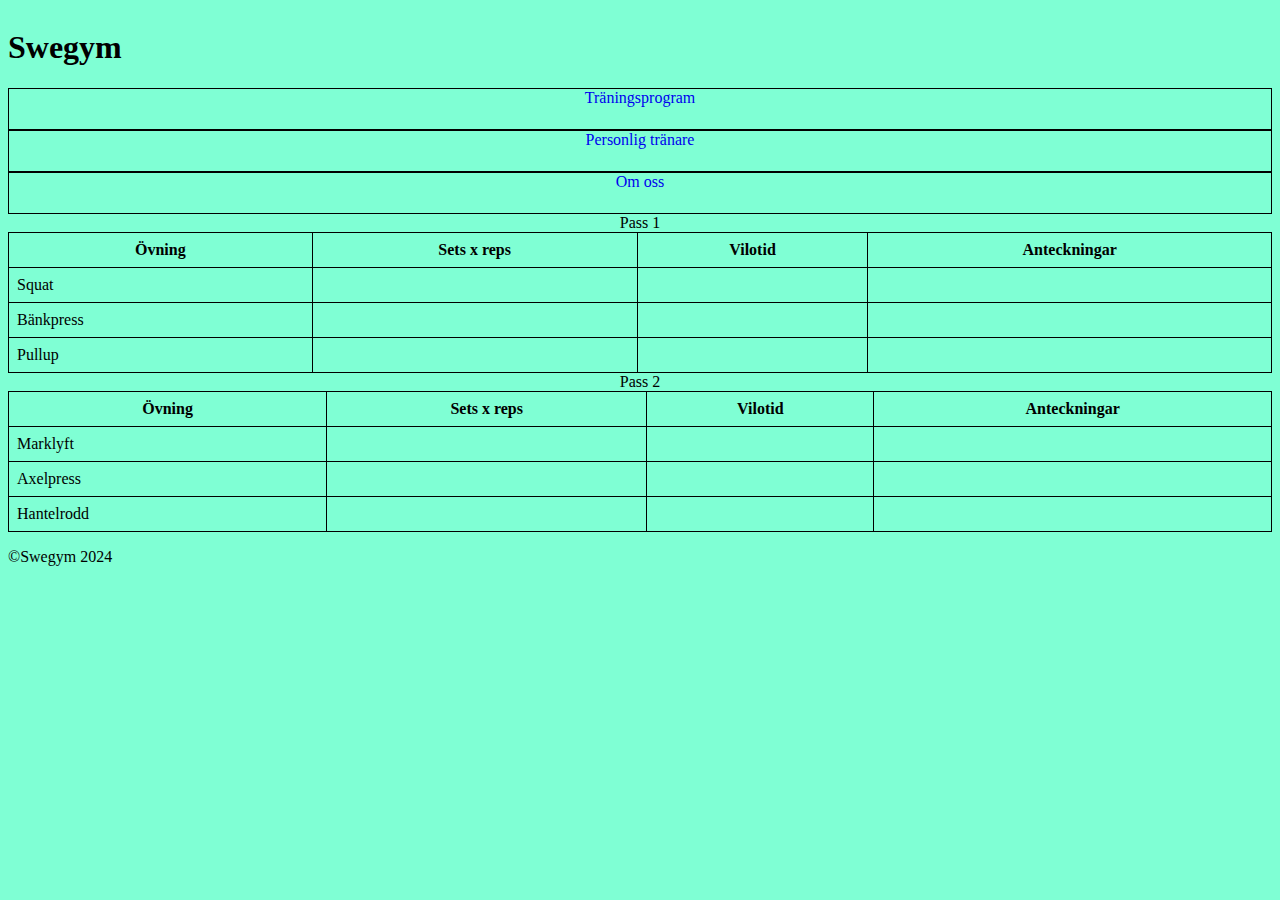
==== 3xgym.html @ 1bbd97b2 "Nav bar + tabell" ====
<!DOCTYPE html>
<html lang="sv">
    <head>
        <title>3xgym</title>
        <meta charset="utf-8">
        <link href="style.css" rel="stylesheet">
        <meta name="viewport" content="width=device-width, initial-scale=1.0">
    </head>
    <body>
        <header>
            <h1>Swegym</h1>
        </header>
        <nav>
            <ul>
                <li><a href="programmeny.html">Träningsprogram</a></li>
                <li><a href="onlinept.html">Personlig tränare</a></li>
                <li><a href="omoss.html">Om oss</a></li>
            </ul>
        </nav>
        <main>
            <table>
                <caption>Pass 1</caption>
                <thead>
                    <tr>
                        <th>Övning</th> <th>Sets x reps</th> <th>Vilotid</th> <th>Anteckningar</th>
                    </tr>
                </thead>
                <tbody>
                    <tr>
                        <td>Squat</td> <td></td> <td></td> <td></td>
                    </tr>
                    <tr>
                        <td>Bänkpress</td> <td></td> <td></td> <td></td>
                    </tr>
                    <tr>
                        <td>Pullup</td> <td></td> <td></td> <td></td>
                    </tr>
                </tbody>
            </table>
            <table>
                <caption>Pass 2</caption>
                <thead>
                    <tr>
                        <th>Övning</th> <th>Sets x reps</th> <th>Vilotid</th> <th>Anteckningar</th>
                    </tr>
                </thead>
                <tbody>
                    <tr>
                        <td>Marklyft</td> <td></td> <td></td> <td></td>
                    </tr>
                    <tr>
                        <td>Axelpress</td> <td></td> <td></td> <td></td>
                    </tr>
                    <tr>
                        <td>Hantelrodd</td> <td></td> <td></td> <td></td>
                    </tr>
                </tbody>
            </table>
        </main>
        <footer>
            <p>©Swegym 2024</p>
        </footer>
    </body>
</html>
---- style.css ----
body{
    display: grid;
    grid-template-rows: 80px auto auto 60px;
    grid-template-areas: 
    "header"
    "nav"
    "main"
    "footer";
}

header{
   grid-area:header;
}

nav{
    grid-area:nav;
}

nav > ul{
    display:flex;
    flex-direction:column;
    padding:0;
    margin:0;
}

nav li{
    display:grid;
    justify-content:stretch;
    text-align:center;
    border:1px solid black;
    height:40px;
}

nav a{
   text-decoration:none;
}

main{
    grid-area:main;
}

footer{
    grid-area:footer;
}

img{
    width:100%
}

table{
    border-collapse:collapse;
    width:100%;
}

th, td{
    border: 1px solid black;
    padding: 0.5em;
}



@media (min-width:800px){
    body{
        background-color: aquamarine;
    }
}
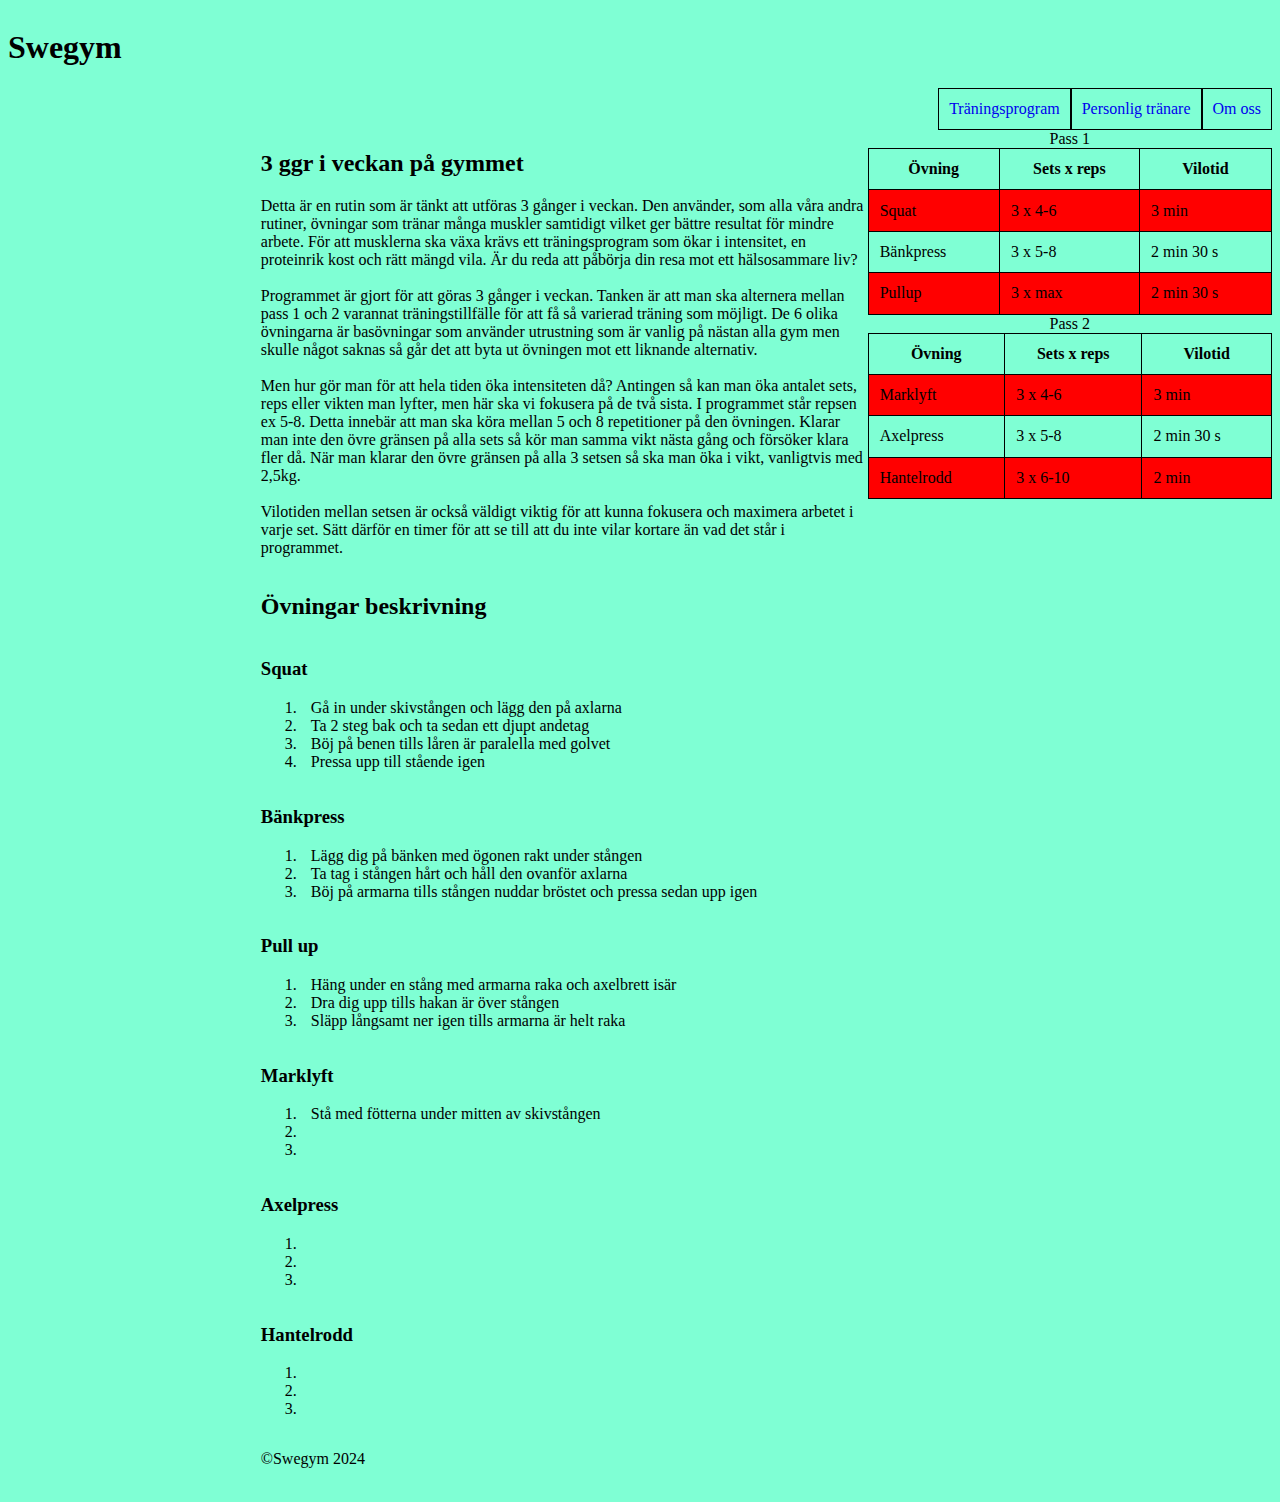
==== commit fcdffaff: "Responsiv layout, innehåll, grid förbättringar" ====
--- a/3xgym.html
+++ b/3xgym.html
@@ -18,44 +18,54 @@
             </ul>
         </nav>
         <main>
-            <table>
-                <caption>Pass 1</caption>
-                <thead>
-                    <tr>
-                        <th>Övning</th> <th>Sets x reps</th> <th>Vilotid</th> <th>Anteckningar</th>
-                    </tr>
-                </thead>
-                <tbody>
-                    <tr>
-                        <td>Squat</td> <td></td> <td></td> <td></td>
-                    </tr>
-                    <tr>
-                        <td>Bänkpress</td> <td></td> <td></td> <td></td>
-                    </tr>
-                    <tr>
-                        <td>Pullup</td> <td></td> <td></td> <td></td>
-                    </tr>
-                </tbody>
-            </table>
-            <table>
-                <caption>Pass 2</caption>
-                <thead>
-                    <tr>
-                        <th>Övning</th> <th>Sets x reps</th> <th>Vilotid</th> <th>Anteckningar</th>
-                    </tr>
-                </thead>
-                <tbody>
-                    <tr>
-                        <td>Marklyft</td> <td></td> <td></td> <td></td>
-                    </tr>
-                    <tr>
-                        <td>Axelpress</td> <td></td> <td></td> <td></td>
-                    </tr>
-                    <tr>
-                        <td>Hantelrodd</td> <td></td> <td></td> <td></td>
-                    </tr>
-                </tbody>
-            </table>
+            <section><h2>3 ggr i veckan på gymmet</h2><p>Detta är en rutin som är tänkt att utföras 3 gånger i veckan. Den använder, som alla våra andra rutiner, övningar som tränar många muskler samtidigt vilket ger bättre resultat för mindre arbete. För att musklerna ska växa krävs ett träningsprogram som ökar i intensitet, en proteinrik kost och rätt mängd vila. Är du reda att påbörja din resa mot ett hälsosammare liv? <br><br>Programmet är gjort för att göras 3 gånger i veckan. Tanken är att man ska alternera mellan pass 1 och 2 varannat träningstillfälle för att få så varierad träning som möjligt. De 6 olika övningarna är basövningar som använder utrustning som är vanlig på nästan alla gym men skulle något saknas så går det att byta ut övningen mot ett liknande alternativ. <br><br> Men hur gör man för att hela tiden öka intensiteten då? Antingen så kan man öka antalet sets, reps eller vikten man lyfter, men här ska vi fokusera på de två sista. I programmet står repsen ex 5-8. Detta innebär att man ska köra mellan 5 och 8 repetitioner på den övningen. Klarar man inte den övre gränsen på alla sets så kör man samma vikt nästa gång och försöker klara fler då. När man klarar den övre gränsen på alla 3 setsen så ska man öka i vikt, vanligtvis med 2,5kg.<br><br>Vilotiden mellan setsen är också väldigt viktig för att kunna fokusera och maximera arbetet i varje set. Sätt därför en timer för att se till att du inte vilar kortare än vad det står i programmet.</p></section>
+            <wrapper>
+                <table>
+                    <caption>Pass 1</caption>
+                    <thead>
+                        <tr>
+                            <th>Övning</th> <th>Sets x reps</th> <th>Vilotid</th>
+                        </tr>
+                    </thead>
+                    <tbody>
+                        <tr>
+                            <td>Squat</td> <td>3 x 4-6</td> <td>3 min</td>
+                        </tr>
+                        <tr>
+                            <td>Bänkpress</td> <td>3 x 5-8</td> <td>2 min 30 s</td>
+                        </tr>
+                        <tr>
+                            <td>Pullup</td> <td>3 x max</td> <td>2 min 30 s</td>
+                        </tr>
+                    </tbody>
+                </table>
+                <table>
+                    <caption>Pass 2</caption>
+                    <thead>
+                        <tr>
+                            <th>Övning</th> <th>Sets x reps</th> <th>Vilotid</th>
+                        </tr>
+                    </thead>
+                    <tbody>
+                        <tr>
+                            <td>Marklyft</td> <td>3 x 4-6</td> <td>3 min</td>
+                        </tr>
+                        <tr>
+                            <td>Axelpress</td> <td>3 x 5-8</td> <td>2 min 30 s</td>
+                        </tr>
+                        <tr>
+                            <td>Hantelrodd</td> <td>3 x 6-10</td> <td>2 min</td>
+                        </tr>
+                    </tbody>
+                </table>
+            </wrapper>
+            <h2>Övningar beskrivning</h2>
+            <section><h3>Squat</h3><ol><li>Gå in under skivstången och lägg den på axlarna</li><li>Ta 2 steg bak och ta sedan ett djupt andetag</li><li>Böj på benen tills låren är paralella med golvet<li>Pressa upp till stående igen</li></ol></section>
+            <section><h3>Bänkpress</h3><ol><li>Lägg dig på bänken med ögonen rakt under stången</li><li>Ta tag i stången hårt och håll den ovanför axlarna</li><li>Böj på armarna tills stången nuddar bröstet och pressa sedan upp igen</li></ol></section>
+            <section><h3>Pull up</h3><ol><li>Häng under en stång med armarna raka och axelbrett isär</li><li>Dra dig upp tills hakan är över stången</li><li>Släpp långsamt ner igen tills armarna är helt raka</li></ol></section>
+            <section><h3>Marklyft</h3><ol><li>Stå med fötterna under mitten av skivstången</li><li></li><li></li></ol></section>
+            <section><h3>Axelpress</h3><ol><li></li><li></li><li></li></ol></section>
+            <section><h3>Hantelrodd</h3><ol><li></li><li></li><li></li></ol></section>
         </main>
         <footer>
             <p>©Swegym 2024</p>
--- a/style.css
+++ b/style.css
@@ -9,58 +9,91 @@
 }
 
 header{
-   grid-area:header;
+   grid-area: header;
 }
 
 nav{
-    grid-area:nav;
+    grid-area: nav;
 }
 
 nav > ul{
-    display:flex;
-    flex-direction:column;
-    padding:0;
-    margin:0;
+    display: flex;
+    flex-direction: column; /*får navknapparna att ligga i höjdled*/
+    padding: 0;
+    margin: 0;
 }
 
 nav li{
-    display:grid;
-    justify-content:stretch;
-    text-align:center;
-    border:1px solid black;
-    height:40px;
+    display: grid;
+    text-align: center; /*placerar texten i mitten (sidled) inom flexboxen*/
+    align-items: center; /*placerar texten i mitten (höjdled) inom flexboxen*/
+    border: 1px solid black;
+    height: 40px;
 }
 
 nav a{
-   text-decoration:none;
+   text-decoration: none;
 }
 
 main{
-    grid-area:main;
+    grid-area: main;
 }
 
 footer{
-    grid-area:footer;
+    grid-area: footer;
 }
 
 img{
-    width:100%
+    width: 100%
 }
 
 table{
-    border-collapse:collapse;
-    width:100%;
+    border-collapse: collapse;
+    width: 100%;
+    vertical-align: middle;
 }
 
 th, td{
     border: 1px solid black;
-    padding: 0.5em;
+    padding: 0.7em;
+    vertical-align: top;
 }
 
-
+tbody > tr:nth-child(odd){
+    background-color: red;
+}
 
 @media (min-width:800px){
     body{
         background-color: aquamarine;
+        grid-template-columns: 20% 35% 45%;
+        grid-template-areas:
+        "header header header"
+        "nav nav nav"
+        "locnav main main"
+        ". footer .";
     }
-}+
+    nav > ul{
+        flex-direction: row; /*placerar navknapparna på rad*/
+        justify-content: right; /*högerjusterar navmenyn*/
+    }
+
+    li{
+        padding-left: 10px;
+        padding-right: 10px;
+    }
+
+    main{
+        display: grid;
+        grid-template-columns: 60% 40%; /*grid i main för bilder och sections*/
+    }
+
+    section, img{
+        grid-column: 1;
+    }
+
+    table{
+        grid-column: 2;
+    }
+}
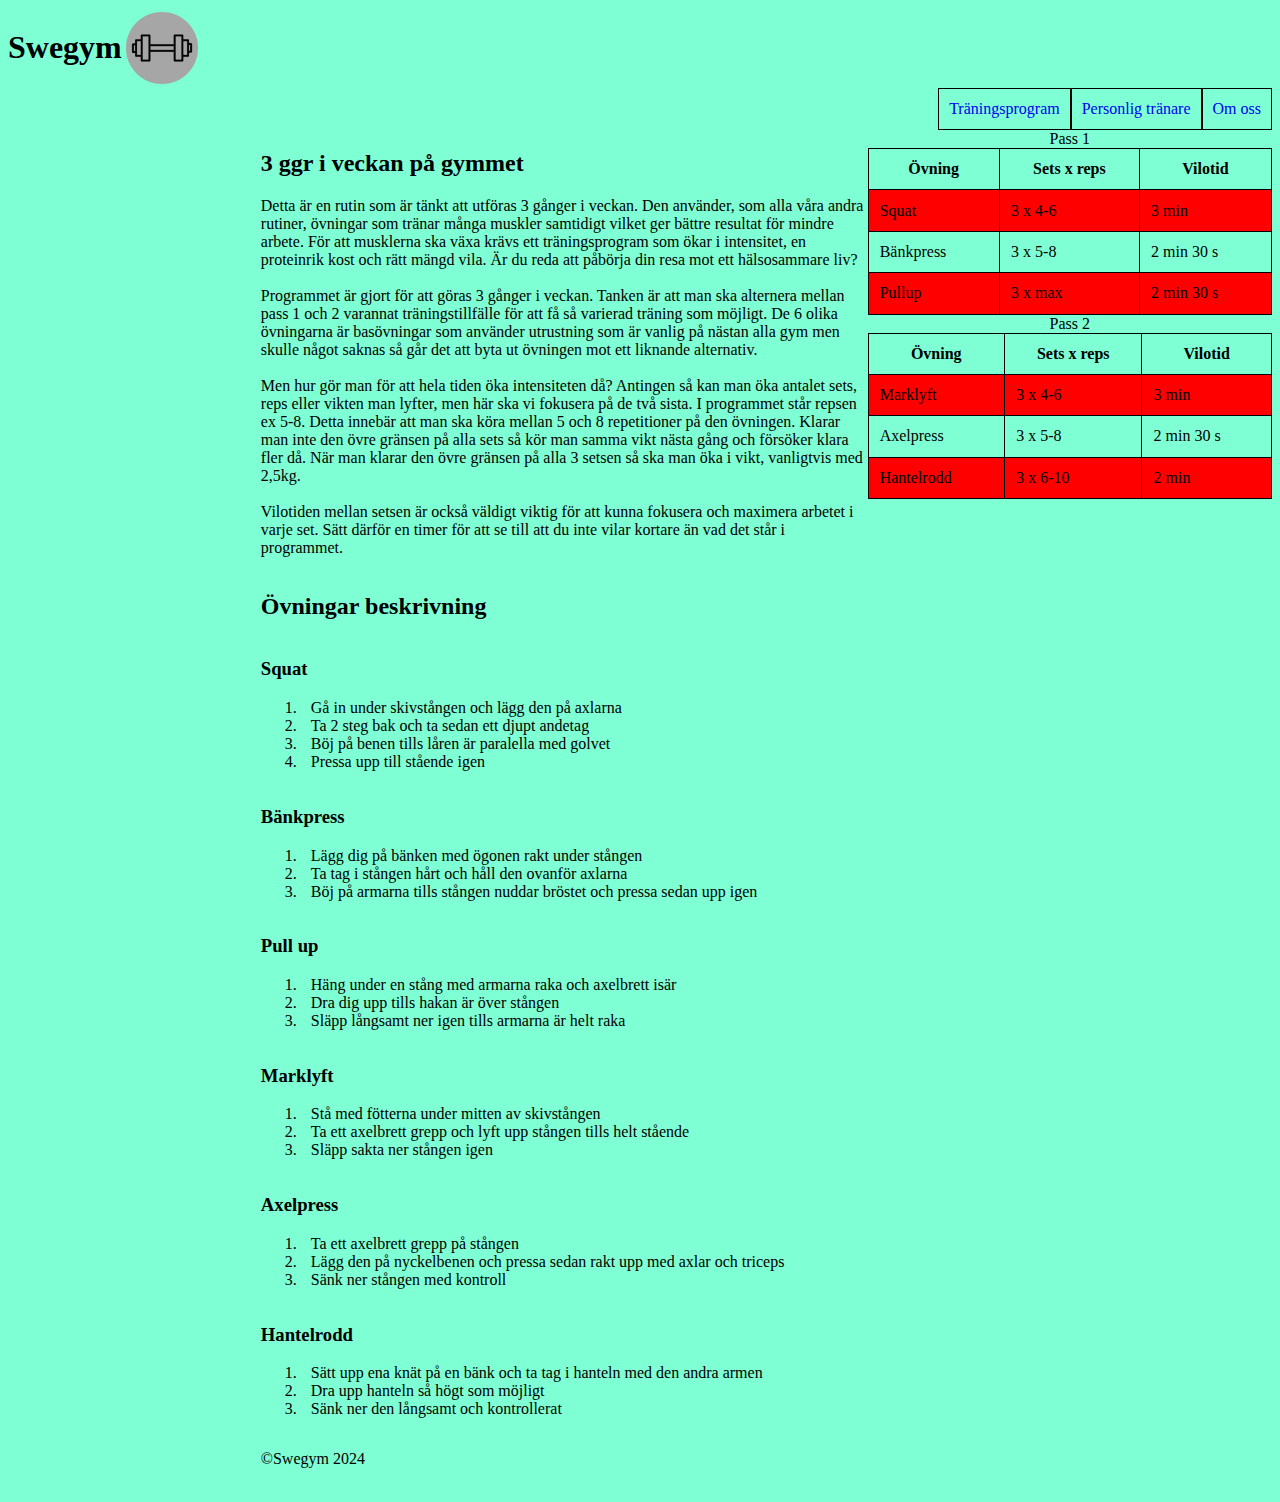
==== commit 555bc69f: "Skapade formulär, klickbar logga" ====
--- a/3xgym.html
+++ b/3xgym.html
@@ -9,6 +9,7 @@
     <body>
         <header>
             <h1>Swegym</h1>
+            <a href="index.html"><img src="bilder/logga.png" alt="logga"></a>
         </header>
         <nav>
             <ul>
@@ -63,9 +64,9 @@
             <section><h3>Squat</h3><ol><li>Gå in under skivstången och lägg den på axlarna</li><li>Ta 2 steg bak och ta sedan ett djupt andetag</li><li>Böj på benen tills låren är paralella med golvet<li>Pressa upp till stående igen</li></ol></section>
             <section><h3>Bänkpress</h3><ol><li>Lägg dig på bänken med ögonen rakt under stången</li><li>Ta tag i stången hårt och håll den ovanför axlarna</li><li>Böj på armarna tills stången nuddar bröstet och pressa sedan upp igen</li></ol></section>
             <section><h3>Pull up</h3><ol><li>Häng under en stång med armarna raka och axelbrett isär</li><li>Dra dig upp tills hakan är över stången</li><li>Släpp långsamt ner igen tills armarna är helt raka</li></ol></section>
-            <section><h3>Marklyft</h3><ol><li>Stå med fötterna under mitten av skivstången</li><li></li><li></li></ol></section>
-            <section><h3>Axelpress</h3><ol><li></li><li></li><li></li></ol></section>
-            <section><h3>Hantelrodd</h3><ol><li></li><li></li><li></li></ol></section>
+            <section><h3>Marklyft</h3><ol><li>Stå med fötterna under mitten av skivstången</li><li>Ta ett axelbrett grepp och lyft upp stången tills helt stående</li><li>Släpp sakta ner stången igen</li></ol></section>
+            <section><h3>Axelpress</h3><ol><li>Ta ett axelbrett grepp på stången</li><li>Lägg den på nyckelbenen och pressa sedan rakt upp med axlar och triceps</li><li>Sänk ner stången med kontroll</li></ol></section>
+            <section><h3>Hantelrodd</h3><ol><li>Sätt upp ena knät på en bänk och ta tag i hanteln med den andra armen</li><li>Dra upp hanteln så högt som möjligt</li><li>Sänk ner den långsamt och kontrollerat</li></ol></section>
         </main>
         <footer>
             <p>©Swegym 2024</p>
--- a/style.css
+++ b/style.css
@@ -10,6 +10,8 @@
 
 header{
    grid-area: header;
+   display:flex;
+   flex-direction:row;
 }
 
 nav{
@@ -45,6 +47,11 @@
 
 img{
     width: 100%
+}
+
+header img{
+    height: 80px;
+    width:80px;
 }
 
 table{
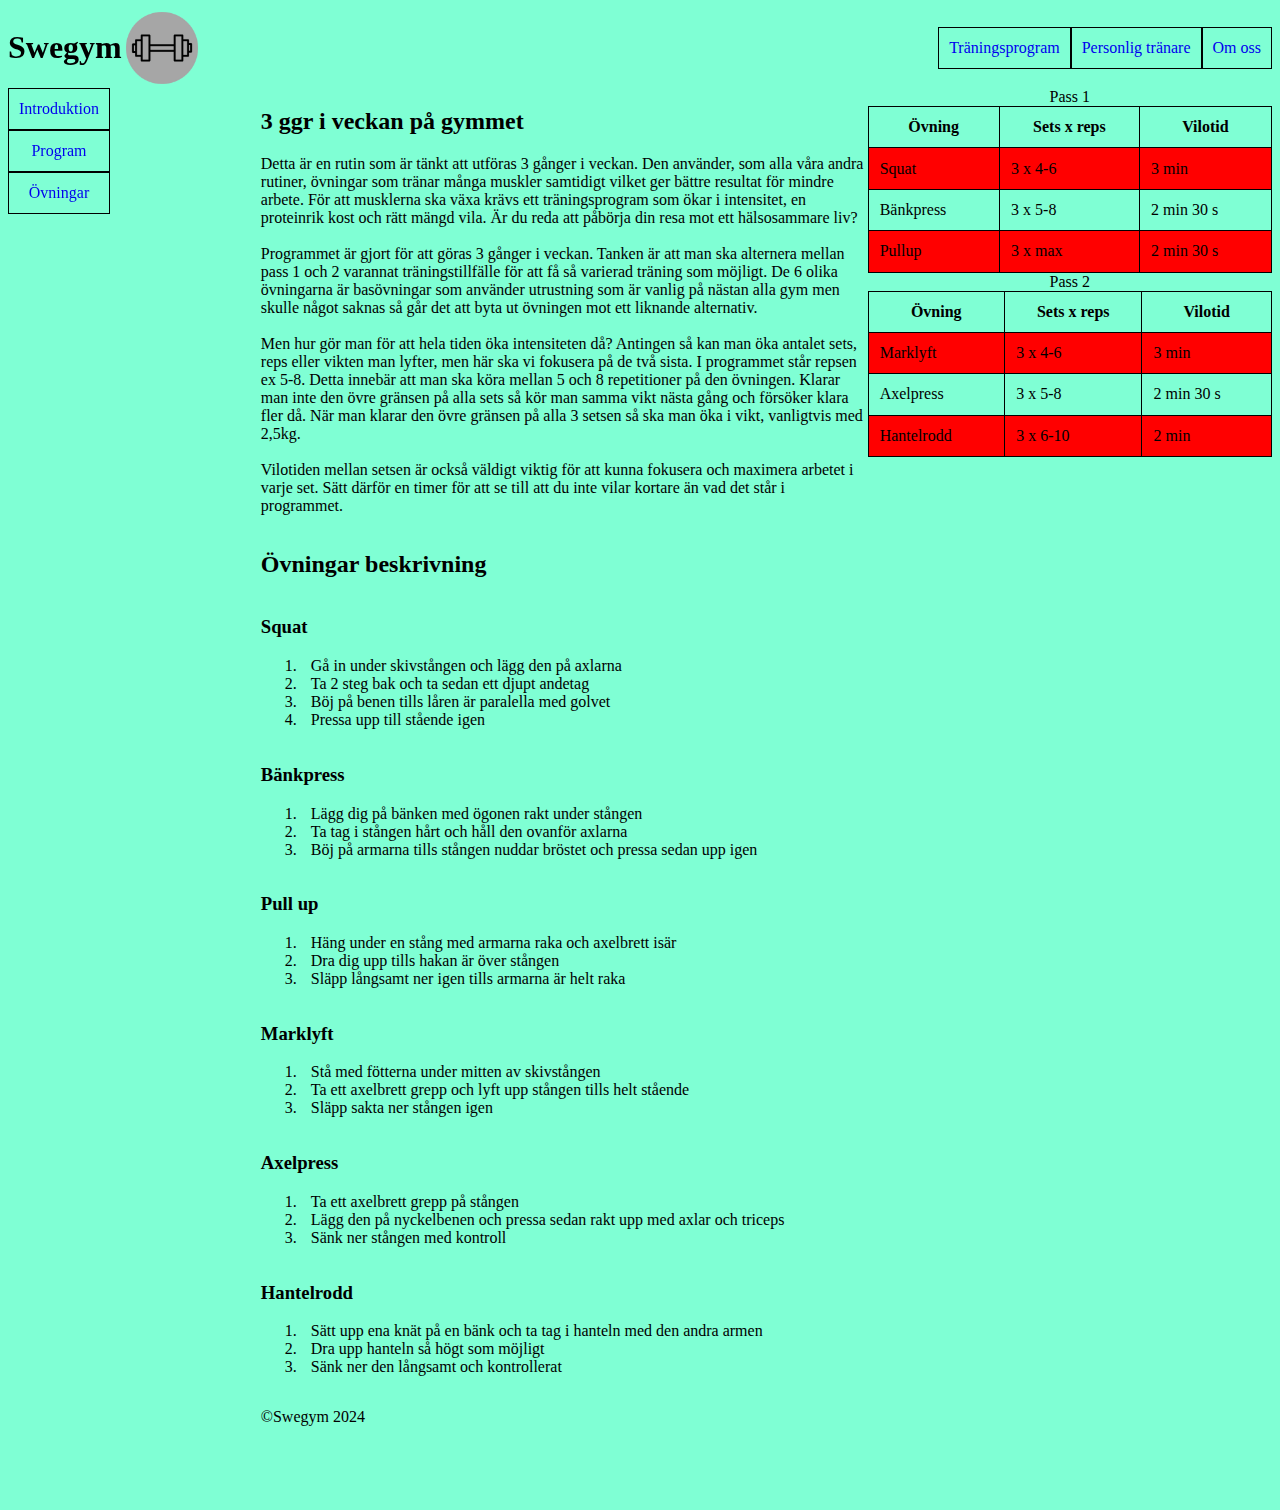
==== commit 6e593273: "iFrame, lokal navmeny" ====
--- a/3xgym.html
+++ b/3xgym.html
@@ -18,9 +18,16 @@
                 <li><a href="omoss.html">Om oss</a></li>
             </ul>
         </nav>
+        <nav>
+            <ul>
+                <li><a href="#div1">Introduktion</a></li>
+                <li><a href="#div2">Program</a></li>
+                <li><a href="#div3">Övningar</a></li>
+            </ul>
+        </nav>    
         <main>
-            <section><h2>3 ggr i veckan på gymmet</h2><p>Detta är en rutin som är tänkt att utföras 3 gånger i veckan. Den använder, som alla våra andra rutiner, övningar som tränar många muskler samtidigt vilket ger bättre resultat för mindre arbete. För att musklerna ska växa krävs ett träningsprogram som ökar i intensitet, en proteinrik kost och rätt mängd vila. Är du reda att påbörja din resa mot ett hälsosammare liv? <br><br>Programmet är gjort för att göras 3 gånger i veckan. Tanken är att man ska alternera mellan pass 1 och 2 varannat träningstillfälle för att få så varierad träning som möjligt. De 6 olika övningarna är basövningar som använder utrustning som är vanlig på nästan alla gym men skulle något saknas så går det att byta ut övningen mot ett liknande alternativ. <br><br> Men hur gör man för att hela tiden öka intensiteten då? Antingen så kan man öka antalet sets, reps eller vikten man lyfter, men här ska vi fokusera på de två sista. I programmet står repsen ex 5-8. Detta innebär att man ska köra mellan 5 och 8 repetitioner på den övningen. Klarar man inte den övre gränsen på alla sets så kör man samma vikt nästa gång och försöker klara fler då. När man klarar den övre gränsen på alla 3 setsen så ska man öka i vikt, vanligtvis med 2,5kg.<br><br>Vilotiden mellan setsen är också väldigt viktig för att kunna fokusera och maximera arbetet i varje set. Sätt därför en timer för att se till att du inte vilar kortare än vad det står i programmet.</p></section>
-            <wrapper>
+            <section id="div1"><h2>3 ggr i veckan på gymmet</h2><p>Detta är en rutin som är tänkt att utföras 3 gånger i veckan. Den använder, som alla våra andra rutiner, övningar som tränar många muskler samtidigt vilket ger bättre resultat för mindre arbete. För att musklerna ska växa krävs ett träningsprogram som ökar i intensitet, en proteinrik kost och rätt mängd vila. Är du reda att påbörja din resa mot ett hälsosammare liv? <br><br>Programmet är gjort för att göras 3 gånger i veckan. Tanken är att man ska alternera mellan pass 1 och 2 varannat träningstillfälle för att få så varierad träning som möjligt. De 6 olika övningarna är basövningar som använder utrustning som är vanlig på nästan alla gym men skulle något saknas så går det att byta ut övningen mot ett liknande alternativ. <br><br> Men hur gör man för att hela tiden öka intensiteten då? Antingen så kan man öka antalet sets, reps eller vikten man lyfter, men här ska vi fokusera på de två sista. I programmet står repsen ex 5-8. Detta innebär att man ska köra mellan 5 och 8 repetitioner på den övningen. Klarar man inte den övre gränsen på alla sets så kör man samma vikt nästa gång och försöker klara fler då. När man klarar den övre gränsen på alla 3 setsen så ska man öka i vikt, vanligtvis med 2,5kg.<br><br>Vilotiden mellan setsen är också väldigt viktig för att kunna fokusera och maximera arbetet i varje set. Sätt därför en timer för att se till att du inte vilar kortare än vad det står i programmet.</p></section>
+            <wrapper id="div2">
                 <table>
                     <caption>Pass 1</caption>
                     <thead>
@@ -60,7 +67,7 @@
                     </tbody>
                 </table>
             </wrapper>
-            <h2>Övningar beskrivning</h2>
+            <h2 id="div3">Övningar beskrivning</h2>
             <section><h3>Squat</h3><ol><li>Gå in under skivstången och lägg den på axlarna</li><li>Ta 2 steg bak och ta sedan ett djupt andetag</li><li>Böj på benen tills låren är paralella med golvet<li>Pressa upp till stående igen</li></ol></section>
             <section><h3>Bänkpress</h3><ol><li>Lägg dig på bänken med ögonen rakt under stången</li><li>Ta tag i stången hårt och håll den ovanför axlarna</li><li>Böj på armarna tills stången nuddar bröstet och pressa sedan upp igen</li></ol></section>
             <section><h3>Pull up</h3><ol><li>Häng under en stång med armarna raka och axelbrett isär</li><li>Dra dig upp tills hakan är över stången</li><li>Släpp långsamt ner igen tills armarna är helt raka</li></ol></section>
--- a/style.css
+++ b/style.css
@@ -2,10 +2,10 @@
     display: grid;
     grid-template-rows: 80px auto auto 60px;
     grid-template-areas: 
-    "header"
-    "nav"
-    "main"
-    "footer";
+    "header nav"
+    "locnav locnav"
+    "main main"
+    "footer footer";
 }
 
 header{
@@ -18,11 +18,17 @@
     grid-area: nav;
 }
 
-nav > ul{
+nav:first-of-type{
+    margin-top: auto; /*placerar navmenyn i mitten i höjdled*/
+    margin-bottom: auto; /*placerar navmenyn i mitten i höjdled*/
+}
+
+nav ul{
     display: flex;
-    flex-direction: column; /*får navknapparna att ligga i höjdled*/
+    flex-direction: row; /*får navknapparna att ligga i höjdled*/
     padding: 0;
     margin: 0;
+    justify-content: right;
 }
 
 nav li{
@@ -35,6 +41,19 @@
 
 nav a{
    text-decoration: none;
+}
+
+nav:last-of-type{
+    grid-area: locnav;
+}
+
+nav:last-of-type ul{
+    width: fit-content;
+}
+
+li{
+    padding-left: 10px;
+    padding-right: 10px;
 }
 
 main{
@@ -52,6 +71,11 @@
 header img{
     height: 80px;
     width:80px;
+}
+
+iframe{
+    width:560px;
+    height:315px;
 }
 
 table{
@@ -75,20 +99,18 @@
         background-color: aquamarine;
         grid-template-columns: 20% 35% 45%;
         grid-template-areas:
-        "header header header"
-        "nav nav nav"
+        "header nav nav"
         "locnav main main"
         ". footer .";
     }
 
-    nav > ul{
-        flex-direction: row; /*placerar navknapparna på rad*/
-        justify-content: right; /*högerjusterar navmenyn*/
+    header{
+        position: fixed;
     }
-
-    li{
-        padding-left: 10px;
-        padding-right: 10px;
+    
+    nav:last-of-type ul{
+        flex-direction: column;
+        position: fixed;
     }
 
     main{
@@ -96,11 +118,12 @@
         grid-template-columns: 60% 40%; /*grid i main för bilder och sections*/
     }
 
-    section, img{
+    section, img, form{
         grid-column: 1;
     }
 
-    table{
+    table, .imgomoss, .imgpt, iframe{
         grid-column: 2;
+        grid-row: 1;
     }
-}
+}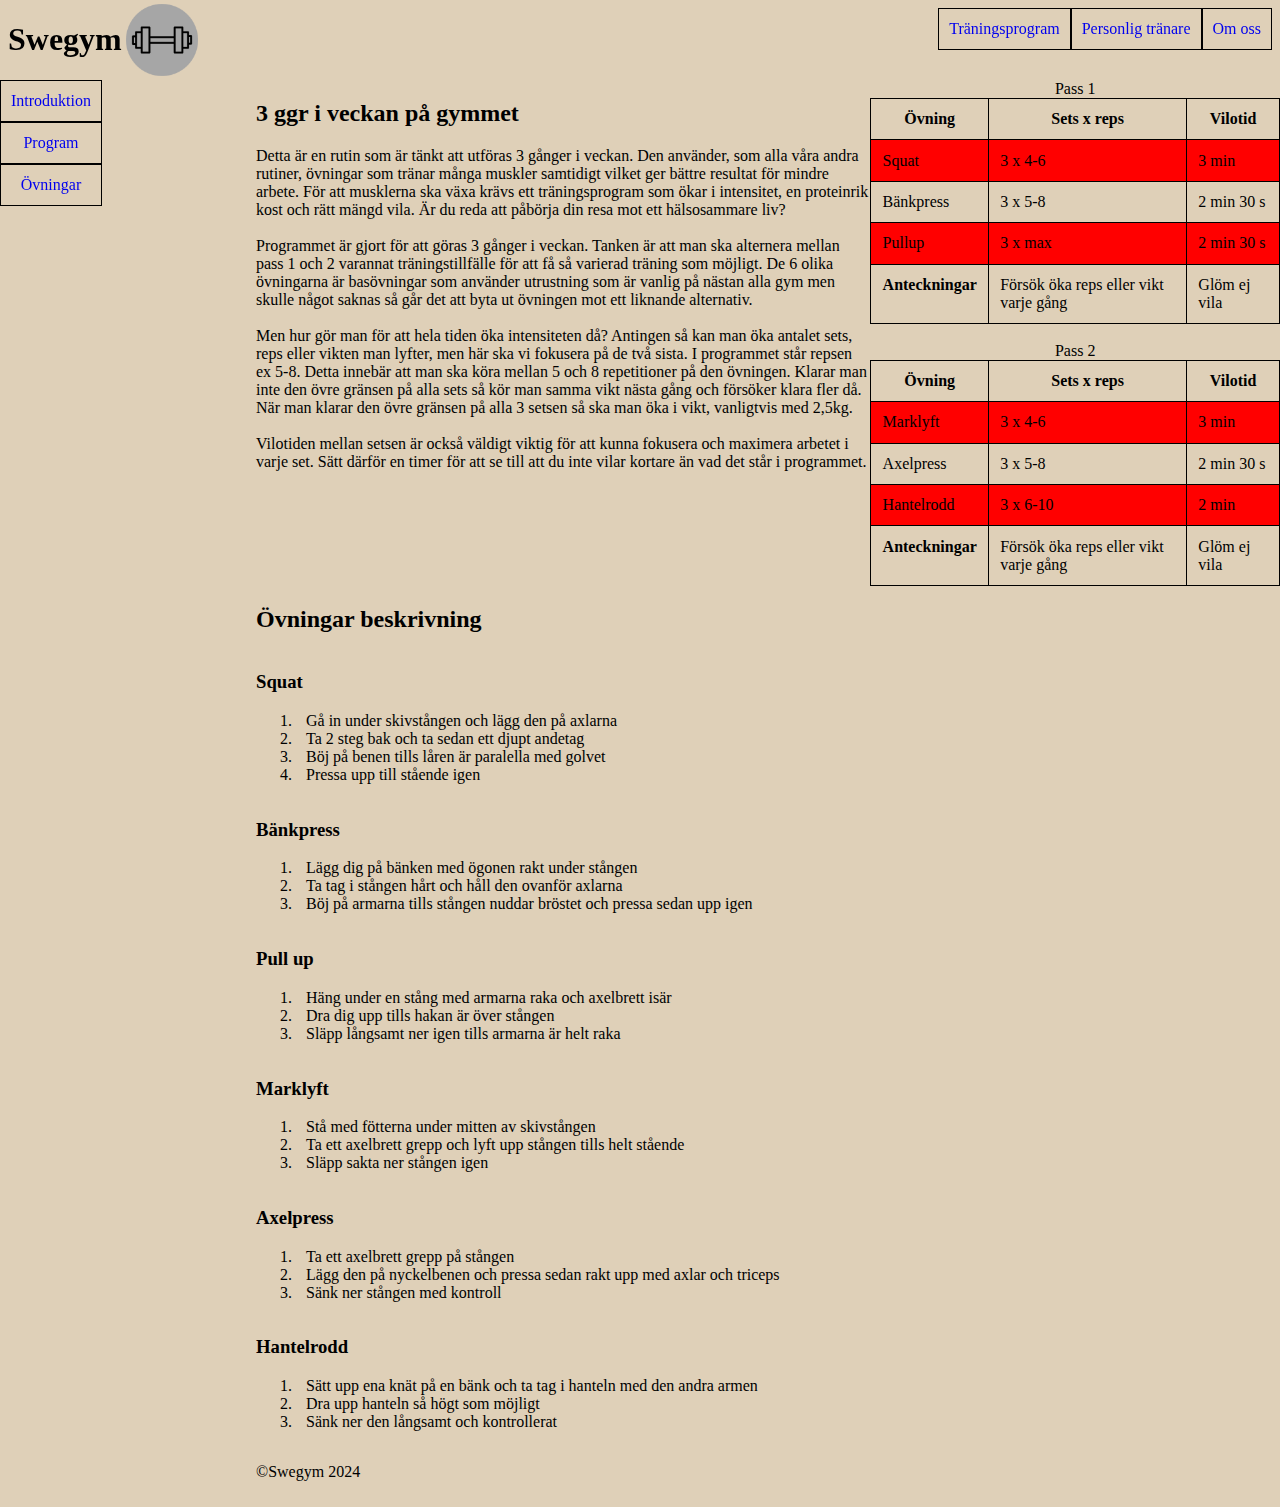
==== commit af7aaeac: "Nav+header, småfix, påbörjad design" ====
--- a/3xgym.html
+++ b/3xgym.html
@@ -32,7 +32,7 @@
                     <caption>Pass 1</caption>
                     <thead>
                         <tr>
-                            <th>Övning</th> <th>Sets x reps</th> <th>Vilotid</th>
+                            <th scope="col">Övning</th> <th scope="col">Sets x reps</th> <th scope="col">Vilotid</th>
                         </tr>
                     </thead>
                     <tbody>
@@ -46,7 +46,13 @@
                             <td>Pullup</td> <td>3 x max</td> <td>2 min 30 s</td>
                         </tr>
                     </tbody>
+                    <tfoot>
+                        <tr>
+                            <th scope="row">Anteckningar</td> <td>Försök öka reps eller vikt varje gång</td> <td>Glöm ej vila</td>
+                        </tr>
+                    </tfoot>
                 </table>
+                <br>
                 <table>
                     <caption>Pass 2</caption>
                     <thead>
@@ -65,6 +71,11 @@
                             <td>Hantelrodd</td> <td>3 x 6-10</td> <td>2 min</td>
                         </tr>
                     </tbody>
+                    <tfoot>
+                        <tr>
+                            <th scope="row">Anteckningar</th> <td>Försök öka reps eller vikt varje gång</td> <td>Glöm ej vila</td>
+                        </tr>
+                    </tfoot>
                 </table>
             </wrapper>
             <h2 id="div3">Övningar beskrivning</h2>
--- a/style.css
+++ b/style.css
@@ -1,26 +1,43 @@
 body{
     display: grid;
-    grid-template-rows: 80px auto auto 60px;
+    grid-template-rows: 80px 42px auto 60px;
+    grid-template-columns: 1fr 1fr;
     grid-template-areas: 
     "header nav"
     "locnav locnav"
     "main main"
     "footer footer";
+    background-color: #DFD0B8;
+    margin: 0;
 }
 
 header{
    grid-area: header;
    display:flex;
    flex-direction:row;
+   position: fixed;
+   margin-left: 8px;
 }
 
 nav{
     grid-area: nav;
 }
 
+div{
+    position: fixed;
+    background-color:aqua;
+    width: 100vw;
+    height:80px;
+    margin: 0;
+}
+
 nav:first-of-type{
     margin-top: auto; /*placerar navmenyn i mitten i höjdled*/
     margin-bottom: auto; /*placerar navmenyn i mitten i höjdled*/
+    position: fixed;
+    right: 0;
+    margin-right: 8px;
+    margin-top: 8px;
 }
 
 nav ul{
@@ -45,6 +62,8 @@
 
 nav:last-of-type{
     grid-area: locnav;
+    position: fixed;
+    margin-top:80px
 }
 
 nav:last-of-type ul{
@@ -96,21 +115,17 @@
 
 @media (min-width:800px){
     body{
-        background-color: aquamarine;
         grid-template-columns: 20% 35% 45%;
+        grid-template-rows: 80px auto auto 60px;
         grid-template-areas:
         "header nav nav"
+        "locnav main main"
         "locnav main main"
         ". footer .";
     }
 
-    header{
-        position: fixed;
-    }
-    
     nav:last-of-type ul{
         flex-direction: column;
-        position: fixed;
     }
 
     main{
@@ -118,7 +133,7 @@
         grid-template-columns: 60% 40%; /*grid i main för bilder och sections*/
     }
 
-    section, img, form{
+    section, figure, form{
         grid-column: 1;
     }
 
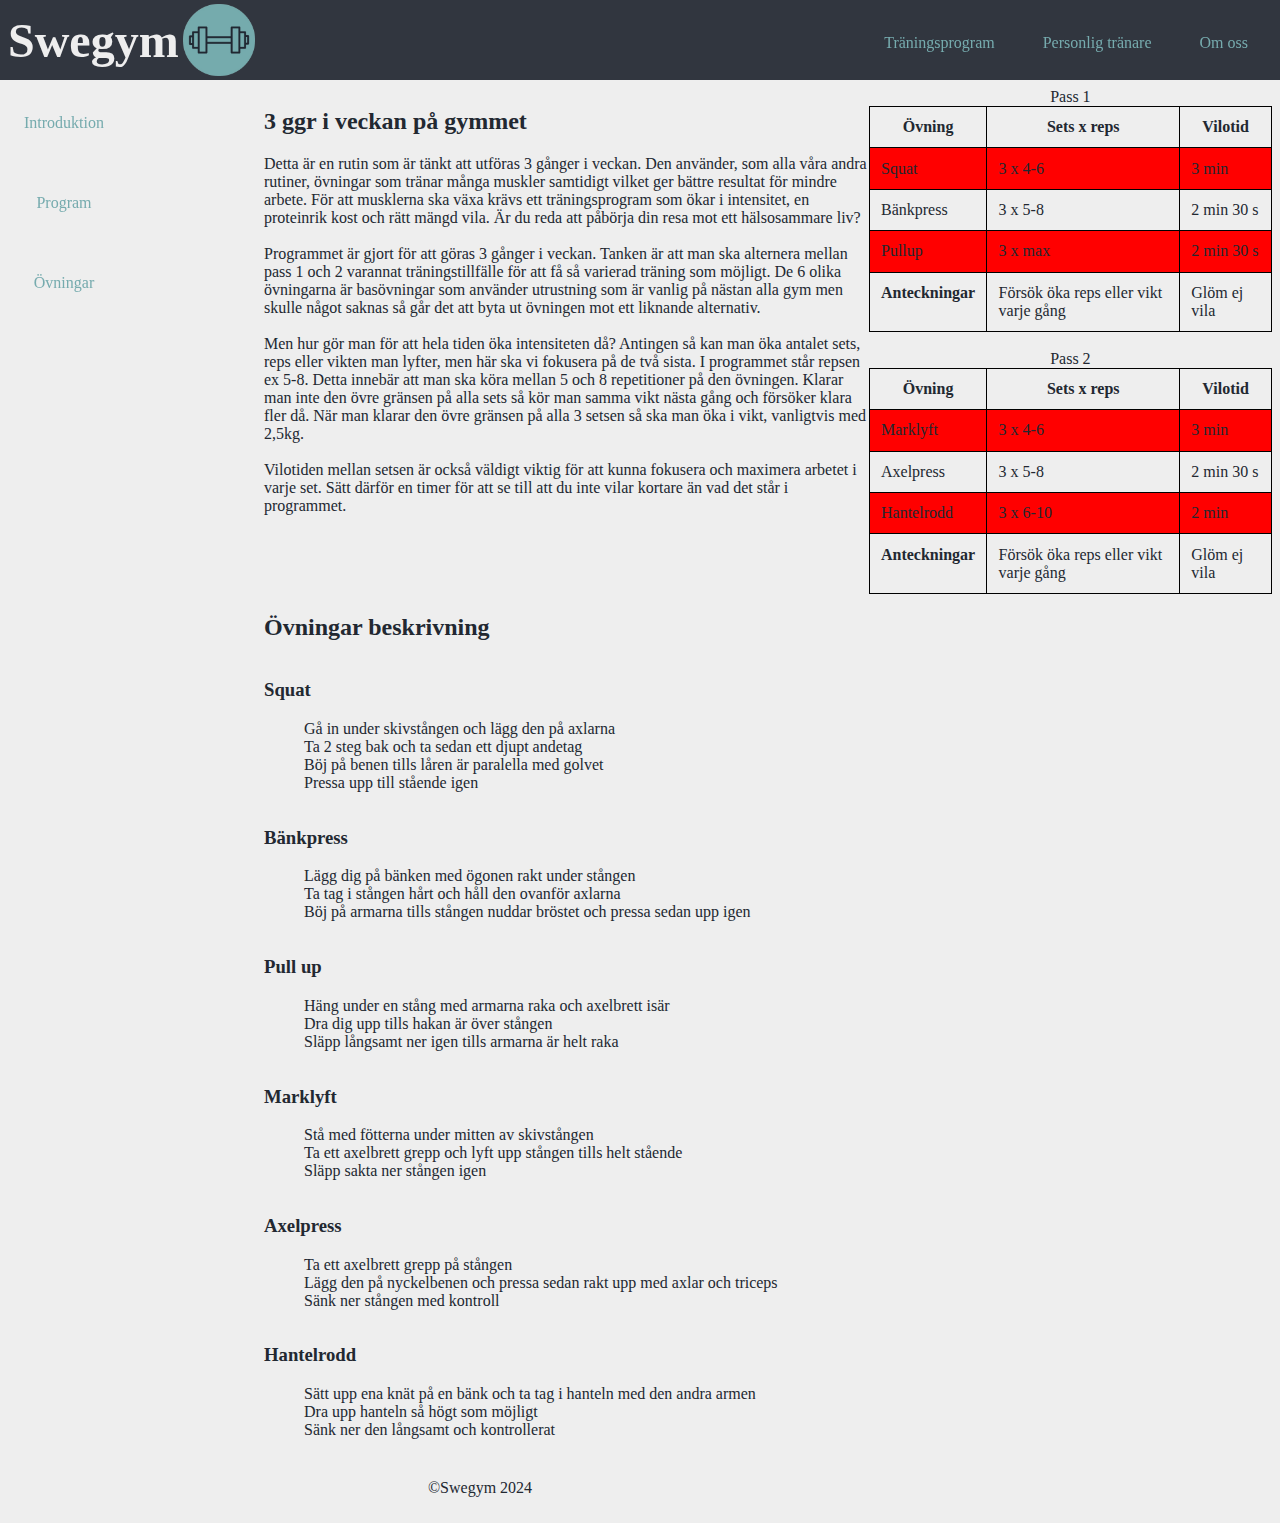
==== commit 33f4d7c6: "Design :))" ====
--- a/3xgym.html
+++ b/3xgym.html
@@ -7,6 +7,7 @@
         <meta name="viewport" content="width=device-width, initial-scale=1.0">
     </head>
     <body>
+        <div></div> <!--För att kunna ge samma färg i headern och naven även fast de har position: fixed-->
         <header>
             <h1>Swegym</h1>
             <a href="index.html"><img src="bilder/logga.png" alt="logga"></a>
--- a/style.css
+++ b/style.css
@@ -7,14 +7,23 @@
     "locnav locnav"
     "main main"
     "footer footer";
-    background-color: #DFD0B8;
+    background-color: #EEEEEE;
+    margin: 0;
+    color: #222831;
+}
+
+div{
+    position: fixed;
+    background-color: rgba(49, 54, 63, 1);
+    width: 100vw;
+    height: 80px;
     margin: 0;
 }
 
 header{
    grid-area: header;
-   display:flex;
-   flex-direction:row;
+   display: flex;
+   flex-direction: row;
    position: fixed;
    margin-left: 8px;
 }
@@ -23,41 +32,34 @@
     grid-area: nav;
 }
 
-div{
-    position: fixed;
-    background-color:aqua;
-    width: 100vw;
-    height:80px;
-    margin: 0;
-}
-
 nav:first-of-type{
     margin-top: auto; /*placerar navmenyn i mitten i höjdled*/
     margin-bottom: auto; /*placerar navmenyn i mitten i höjdled*/
+    margin-right: 8px;
     position: fixed;
     right: 0;
-    margin-right: 8px;
-    margin-top: 8px;
+}
+
+nav:first-of-type li:hover{
+    background-color: rgb(78, 90, 110);
 }
 
 nav ul{
     display: flex;
     flex-direction: row; /*får navknapparna att ligga i höjdled*/
-    padding: 0;
-    margin: 0;
     justify-content: right;
 }
 
 nav li{
     display: grid;
     text-align: center; /*placerar texten i mitten (sidled) inom flexboxen*/
-    align-items: center; /*placerar texten i mitten (höjdled) inom flexboxen*/
-    border: 1px solid black;
-    height: 40px;
+    height: 80px;
 }
 
 nav a{
-   text-decoration: none;
+    padding-left: 3ch;
+    padding-right: 3ch;
+    padding-top: 34px;
 }
 
 nav:last-of-type{
@@ -70,21 +72,43 @@
     width: fit-content;
 }
 
-li{
-    padding-left: 10px;
-    padding-right: 10px;
-}
-
 main{
     grid-area: main;
+    margin: 8px;
 }
 
 footer{
     grid-area: footer;
+    text-align: center;
+}
+
+h1{
+    color: rgb(238, 238, 238);
+    font-size: 3rem;
+    margin-top: 12.5px;
+    margin-bottom: 12.5px;
+}
+
+a:link{
+    text-decoration: none;
+    color: #76ABAE;
+}
+
+a:visited{
+    color: hsl(183, 26%, 57%);
+}
+
+a:hover, a:focus{
+    color:#8adee2;
+}
+
+a:active{
+    color:#517577;
 }
 
 img{
-    width: 100%
+    width: 100%;
+    border-radius: 4ex;
 }
 
 header img{
@@ -92,9 +116,15 @@
     width:80px;
 }
 
+header a:hover{
+    transform: scale(1.05) /*förstorar loggan när man hovrar över den*/
+}
+
 iframe{
+    margin-top: 40px;
     width:560px;
     height:315px;
+    border-radius: 24px;
 }
 
 table{
@@ -111,6 +141,15 @@
 
 tbody > tr:nth-child(odd){
     background-color: red;
+}
+
+ul{
+    padding: 0;
+    margin: 0;
+}
+
+li{
+    list-style-type: none;
 }
 
 @media (min-width:800px){
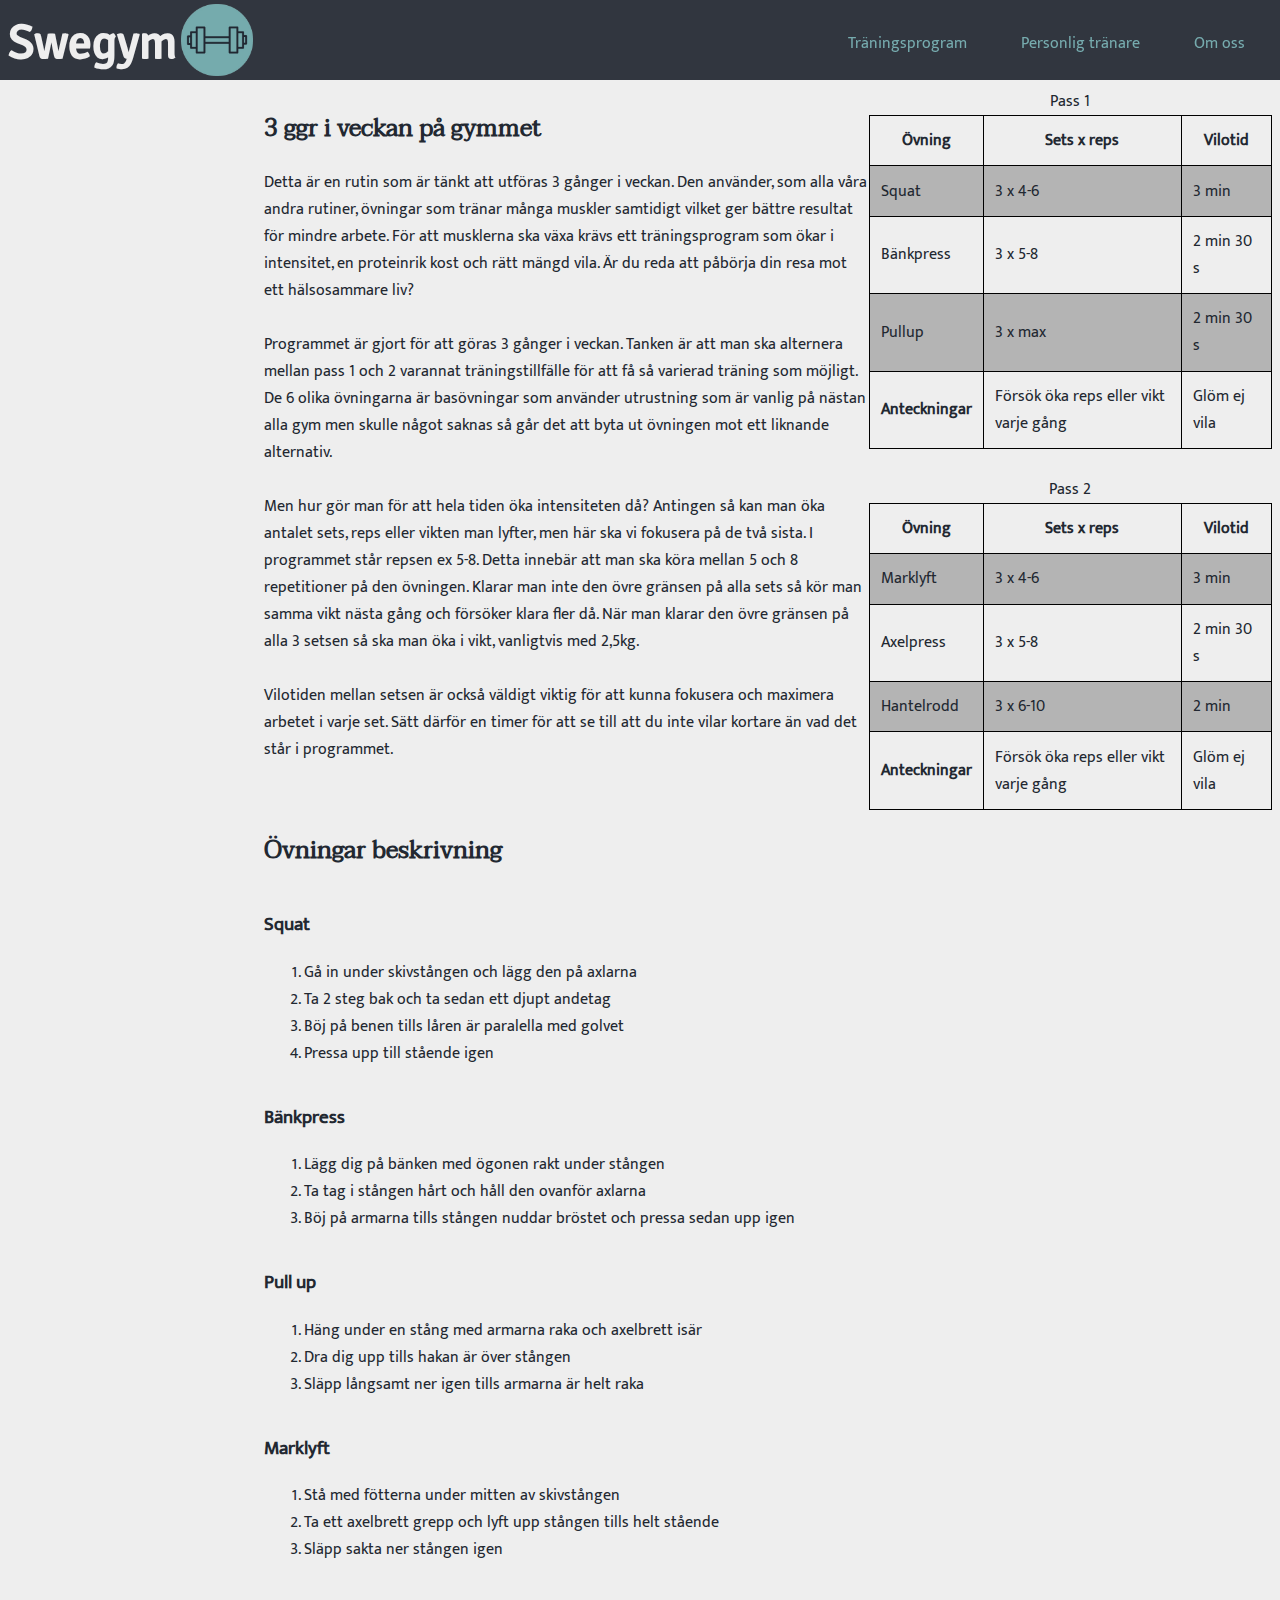
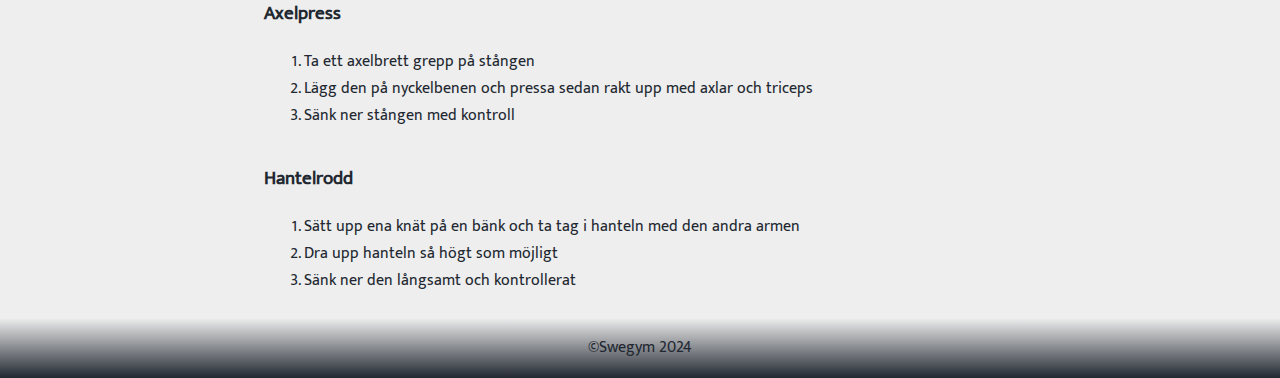
==== commit b2c37f8f: "Fonter, gradient, kommentarer, tack.html" ====
--- a/3xgym.html
+++ b/3xgym.html
@@ -10,7 +10,7 @@
         <div></div> <!--För att kunna ge samma färg i headern och naven även fast de har position: fixed-->
         <header>
             <h1>Swegym</h1>
-            <a href="index.html"><img src="bilder/logga.png" alt="logga"></a>
+            <a href="index.html"><img src="bilder/logga.png" alt="logga"></a> <!--Gör loggan till en länk till index-->
         </header>
         <nav>
             <ul>
@@ -28,7 +28,7 @@
         </nav>    
         <main>
             <section id="div1"><h2>3 ggr i veckan på gymmet</h2><p>Detta är en rutin som är tänkt att utföras 3 gånger i veckan. Den använder, som alla våra andra rutiner, övningar som tränar många muskler samtidigt vilket ger bättre resultat för mindre arbete. För att musklerna ska växa krävs ett träningsprogram som ökar i intensitet, en proteinrik kost och rätt mängd vila. Är du reda att påbörja din resa mot ett hälsosammare liv? <br><br>Programmet är gjort för att göras 3 gånger i veckan. Tanken är att man ska alternera mellan pass 1 och 2 varannat träningstillfälle för att få så varierad träning som möjligt. De 6 olika övningarna är basövningar som använder utrustning som är vanlig på nästan alla gym men skulle något saknas så går det att byta ut övningen mot ett liknande alternativ. <br><br> Men hur gör man för att hela tiden öka intensiteten då? Antingen så kan man öka antalet sets, reps eller vikten man lyfter, men här ska vi fokusera på de två sista. I programmet står repsen ex 5-8. Detta innebär att man ska köra mellan 5 och 8 repetitioner på den övningen. Klarar man inte den övre gränsen på alla sets så kör man samma vikt nästa gång och försöker klara fler då. När man klarar den övre gränsen på alla 3 setsen så ska man öka i vikt, vanligtvis med 2,5kg.<br><br>Vilotiden mellan setsen är också väldigt viktig för att kunna fokusera och maximera arbetet i varje set. Sätt därför en timer för att se till att du inte vilar kortare än vad det står i programmet.</p></section>
-            <wrapper id="div2">
+            <wrapper id="div2"> <!--Så att båda tabellerna hamnar i samma gridruta-->
                 <table>
                     <caption>Pass 1</caption>
                     <thead>
--- a/style.css
+++ b/style.css
@@ -1,6 +1,11 @@
+html{
+    scroll-padding-top: 80px; /*Gör så att headerbaren inte hamnar i vägen när man använder lokalmenyn för att scrolla*/
+}
+
 body{
-    display: grid;
-    grid-template-rows: 80px 42px auto 60px;
+    margin-top: 80px; /*Gör så att headerbaren inte hamnar i vägen när man använder lokalmenyn för att scrolla*/
+    display: grid; 
+    grid-template-rows: 80px 42px auto 60px; 
     grid-template-columns: 1fr 1fr;
     grid-template-areas: 
     "header nav"
@@ -10,10 +15,27 @@
     background-color: #EEEEEE;
     margin: 0;
     color: #222831;
-}
-
-div{
-    position: fixed;
+    font-family: MuktaVaani;
+    min-height: 101vh; /*För att scrollbaren alltid ska finnas så att sidan inte skiftar i sidled vid klick mellan olika sidor*/
+}
+
+@font-face{ /*Nedladdningsbar font*/
+    font-family: Signika;
+    src: url(fonts/Signika-Regular.ttf);
+}
+
+@font-face{ /*Nedladdningsbar font*/
+    font-family: Taviraj;
+    src: url(fonts/Taviraj-Regular.ttf);
+}
+
+@font-face{ /*Nedladdningsbar font*/
+    font-family: MuktaVaani;
+    src: url(fonts/MuktaVaani-Regular.ttf);
+}
+
+div{ /*Div för att kunna ge en bakgrundsfärg till hela headerbaren, när nav och header var fixed fungerade inte gridden som den skulle så gick inte att ge en bakgrundsfärg då.*/
+    position: fixed; /*Fäster headerbaren så att den inte försvinner vid scrollning*/
     background-color: rgba(49, 54, 63, 1);
     width: 100vw;
     height: 80px;
@@ -22,14 +44,14 @@
 
 header{
    grid-area: header;
-   display: flex;
-   flex-direction: row;
-   position: fixed;
-   margin-left: 8px;
+   display: flex; /*Flexbox på header*/
+   flex-direction: row; /*Placerar objekten i headern på samma rad*/
+   position: fixed; /*Fäster headerbaren så att den inte försvinner vid scrollning*/
+   margin-left: 8px; /*Ger lite utrymme till vänsterkanten från headern*/
 }
 
 nav{
-    grid-area: nav;
+    grid-area: nav; 
 }
 
 nav:first-of-type{
@@ -41,56 +63,57 @@
 }
 
 nav:first-of-type li:hover{
-    background-color: rgb(78, 90, 110);
+    background-color: rgb(78, 90, 110); /*Ändrar bakgrundsfärgen på knappen vid hover av den globala navmeny*/
 }
 
 nav ul{
     display: flex;
     flex-direction: row; /*får navknapparna att ligga i höjdled*/
-    justify-content: right;
 }
 
 nav li{
     display: grid;
     text-align: center; /*placerar texten i mitten (sidled) inom flexboxen*/
-    height: 80px;
+    height: 80px; /*Höjden på boxarna inom nav*/
 }
 
 nav a{
-    padding-left: 3ch;
-    padding-right: 3ch;
-    padding-top: 34px;
-}
-
-nav:last-of-type{
+    padding-left: 3ch; /*Padding för att göra navboxen lite större än texten*/
+    padding-right: 3ch; /*Padding för att göra navboxen lite större än texten*/
+    padding-top: 30px; /*Padding för att göra navboxen lite större än texten*/
+}
+
+nav:nth-child(2){
     grid-area: locnav;
     position: fixed;
-    margin-top:80px
-}
-
-nav:last-of-type ul{
-    width: fit-content;
+    margin-top: 80px;
 }
 
 main{
     grid-area: main;
-    margin: 8px;
+    margin: 8px; /*Margin i main åt alla håll för att innehållet inte ska hamna precis vid kanten*/
 }
 
 footer{
     grid-area: footer;
-    text-align: center;
+    text-align: center; 
+    background-image: linear-gradient(#EEEEEE, #222831); /*Skapar en gradient i footern som bakgrund*/
 }
 
 h1{
     color: rgb(238, 238, 238);
-    font-size: 3rem;
-    margin-top: 12.5px;
-    margin-bottom: 12.5px;
+    font-size: 3rem; /*Gör huvudrubriken lite större*/
+    margin-top: 12.5px; /*Placerar huvudrubriken i mitten*/
+    margin-bottom: 12.5px; /*Placerar huvudrubriken i mitten*/
+    font-family: Signika; /*Font huvudrubrik*/
+}
+
+h2{
+    font-family: Taviraj; /*Font underrubrik*/
 }
 
 a:link{
-    text-decoration: none;
+    text-decoration: none; /*Tar bort linjen under länkar*/
     color: #76ABAE;
 }
 
@@ -107,52 +130,50 @@
 }
 
 img{
-    width: 100%;
-    border-radius: 4ex;
+    width: 100%; /*Gör att bilderna ej hamnar utanför sina bestämda områden*/
+    border-radius: 4ex; /*Runda hörn*/
 }
 
 header img{
-    height: 80px;
-    width:80px;
+    height: 80px; /*Loggans storlek*/
+    width: 80px; /*Loggans storlek*/
 }
 
 header a:hover{
-    transform: scale(1.05) /*förstorar loggan när man hovrar över den*/
+    transform: scale(1.05); /*förstorar loggan när man hovrar över den*/
 }
 
 iframe{
     margin-top: 40px;
-    width:560px;
-    height:315px;
-    border-radius: 24px;
+    width: 560px; /*Bredd för iFrame video*/
+    height: 315px; /*Höjd för iFrame video*/
+    border-radius: 24px; /*Runda hörn*/
+}
+
+option, select, input{
+    font-family: MuktaVaani; /*Font på option, select och input i formuläret*/
 }
 
 table{
-    border-collapse: collapse;
-    width: 100%;
-    vertical-align: middle;
+    border-collapse: collapse; /*Tar bort mellanrum i tabellen*/
+    width: 100%; /*Gör så att tabellen inte blir bredare än det bestämda området*/
 }
 
 th, td{
     border: 1px solid black;
-    padding: 0.7em;
-    vertical-align: top;
+    padding: 0.7em; /*Gör tabellrutorna lite större */
 }
 
 tbody > tr:nth-child(odd){
-    background-color: red;
+    background-color: #b4b4b4; /*Zebra striping i tabellen*/
 }
 
 ul{
-    padding: 0;
-    margin: 0;
-}
-
-li{
-    list-style-type: none;
-}
-
-@media (min-width:800px){
+    padding: 0; /*Padding i ul 0*/
+    margin: 0; /*Margin i ul 0*/
+}
+
+@media (min-width:800px){ /*Regler för skärmar som är större än 800 pixlar*/
     body{
         grid-template-columns: 20% 35% 45%;
         grid-template-rows: 80px auto auto 60px;
@@ -160,24 +181,24 @@
         "header nav nav"
         "locnav main main"
         "locnav main main"
-        ". footer .";
-    }
-
-    nav:last-of-type ul{
-        flex-direction: column;
+        "footer footer footer";
+    }
+
+    nav:nth-child(2) ul{
+        flex-direction: column; /*Lokal menyn hamnar i höjdled istället för bredd*/
     }
 
     main{
-        display: grid;
+        display: grid; /*Delar main i 2 delar*/
         grid-template-columns: 60% 40%; /*grid i main för bilder och sections*/
     }
 
     section, figure, form{
-        grid-column: 1;
+        grid-column: 1; /*Placerar section , figure och form i vänsterdelen*/
     }
 
     table, .imgomoss, .imgpt, iframe{
-        grid-column: 2;
+        grid-column: 2; /*Placerar table , om oss bild, pt bild och iFrame i högerdelen*/
         grid-row: 1;
     }
 }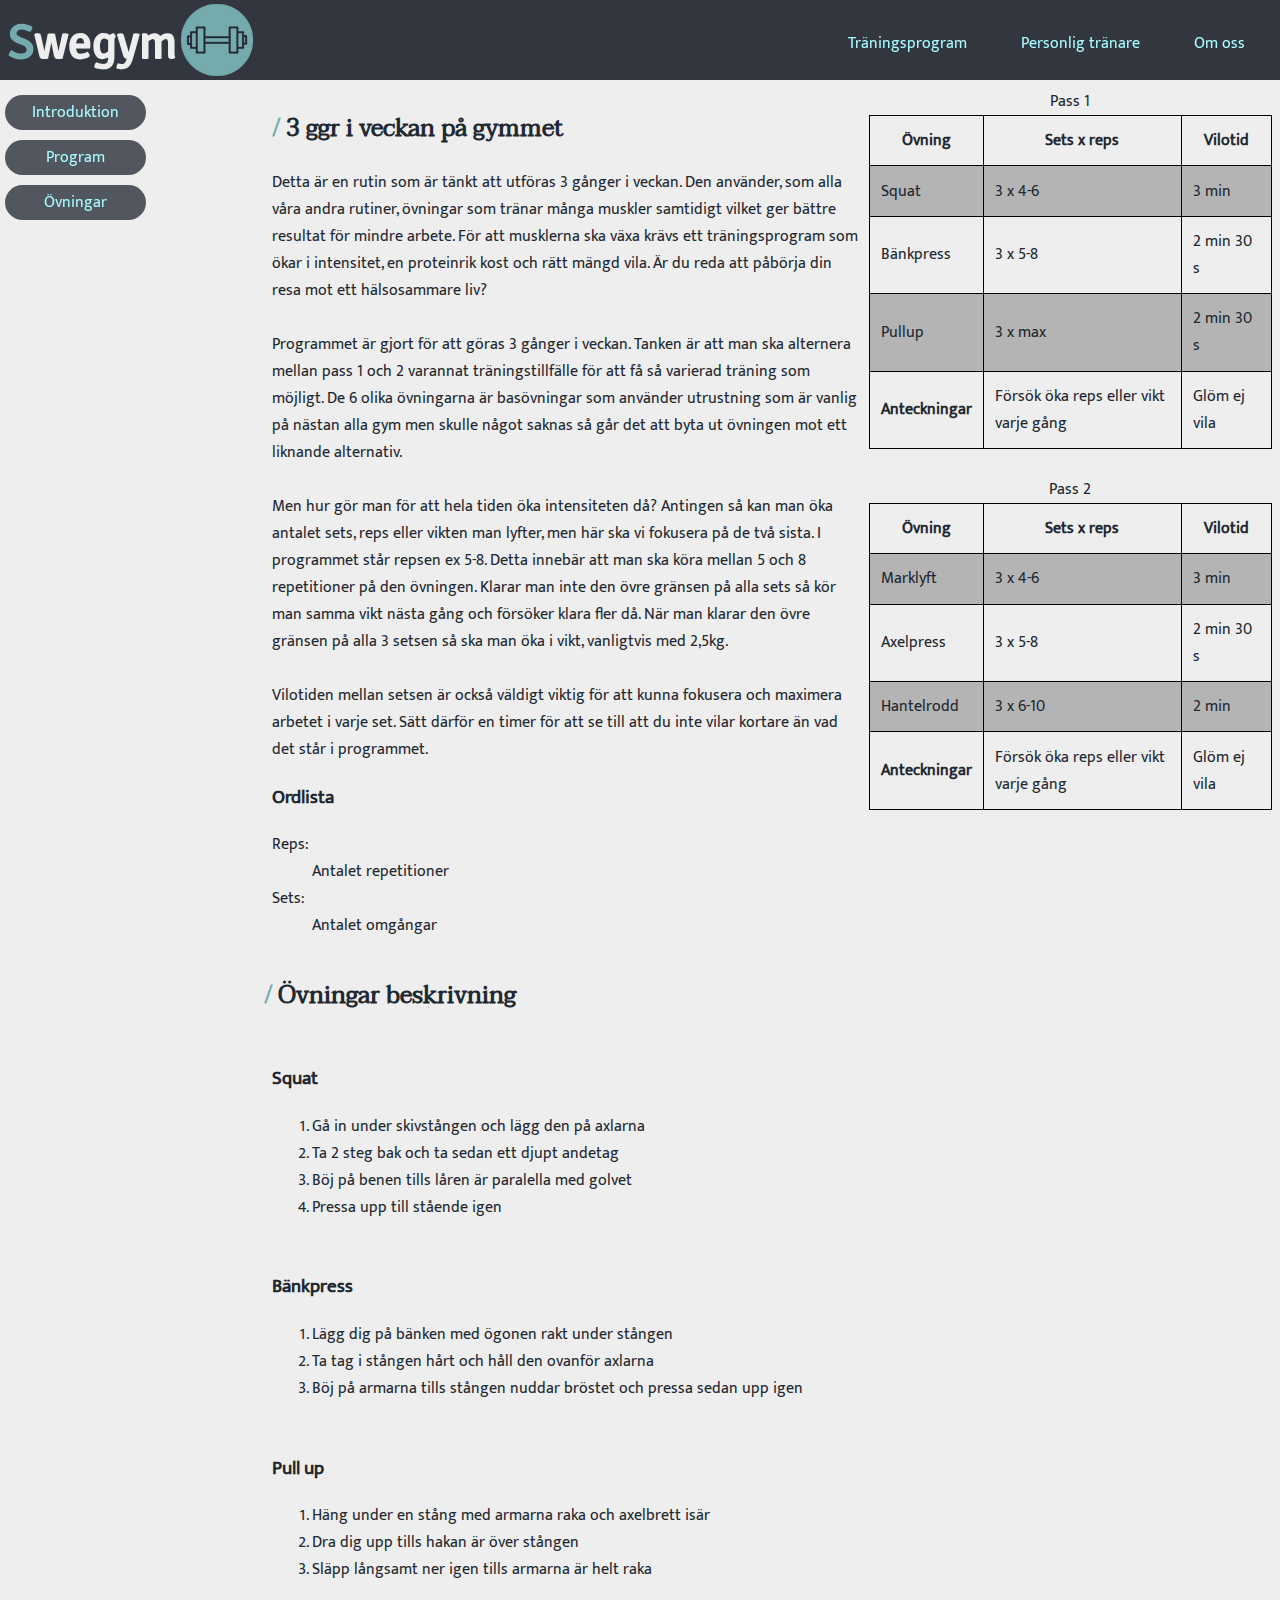
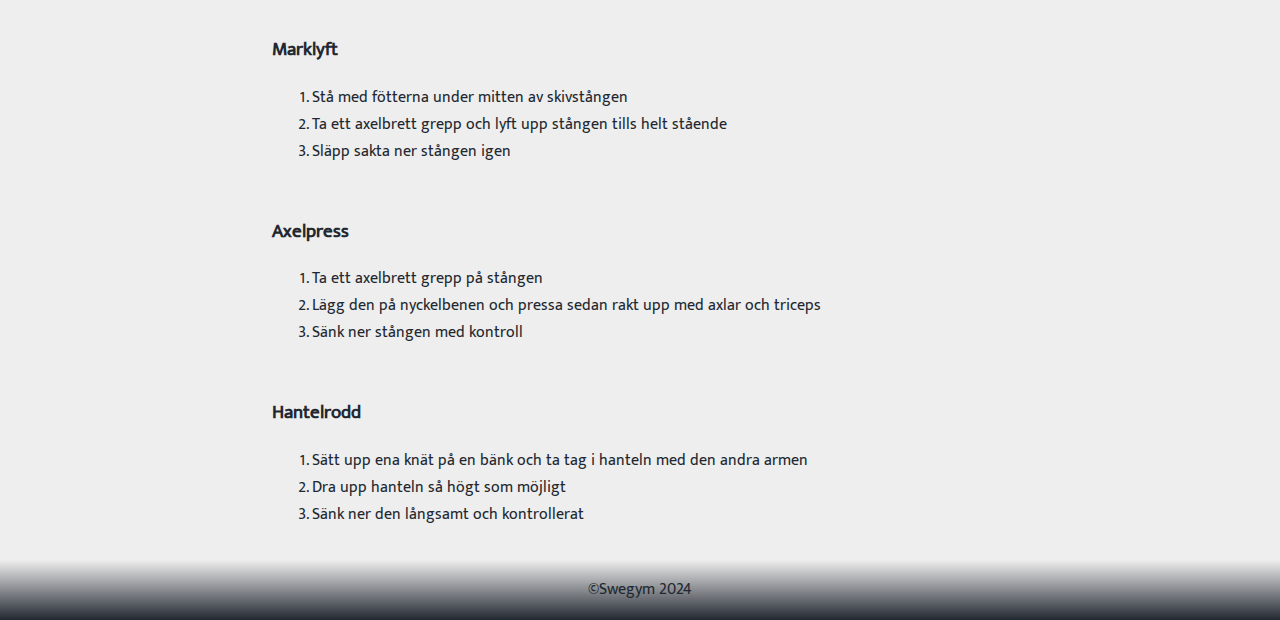
==== commit 5ca5fb70: "Mer formulär, syskonselektorer, transition, audio" ====
--- a/3xgym.html
+++ b/3xgym.html
@@ -7,7 +7,7 @@
         <meta name="viewport" content="width=device-width, initial-scale=1.0">
     </head>
     <body>
-        <div></div> <!--För att kunna ge samma färg i headern och naven även fast de har position: fixed-->
+        <div class="headerdesign"></div> <!--För att kunna ge samma färg i headern och naven även fast de har position: fixed-->
         <header>
             <h1>Swegym</h1>
             <a href="index.html"><img src="bilder/logga.png" alt="logga"></a> <!--Gör loggan till en länk till index-->
@@ -27,9 +27,18 @@
             </ul>
         </nav>    
         <main>
-            <section id="div1"><h2>3 ggr i veckan på gymmet</h2><p>Detta är en rutin som är tänkt att utföras 3 gånger i veckan. Den använder, som alla våra andra rutiner, övningar som tränar många muskler samtidigt vilket ger bättre resultat för mindre arbete. För att musklerna ska växa krävs ett träningsprogram som ökar i intensitet, en proteinrik kost och rätt mängd vila. Är du reda att påbörja din resa mot ett hälsosammare liv? <br><br>Programmet är gjort för att göras 3 gånger i veckan. Tanken är att man ska alternera mellan pass 1 och 2 varannat träningstillfälle för att få så varierad träning som möjligt. De 6 olika övningarna är basövningar som använder utrustning som är vanlig på nästan alla gym men skulle något saknas så går det att byta ut övningen mot ett liknande alternativ. <br><br> Men hur gör man för att hela tiden öka intensiteten då? Antingen så kan man öka antalet sets, reps eller vikten man lyfter, men här ska vi fokusera på de två sista. I programmet står repsen ex 5-8. Detta innebär att man ska köra mellan 5 och 8 repetitioner på den övningen. Klarar man inte den övre gränsen på alla sets så kör man samma vikt nästa gång och försöker klara fler då. När man klarar den övre gränsen på alla 3 setsen så ska man öka i vikt, vanligtvis med 2,5kg.<br><br>Vilotiden mellan setsen är också väldigt viktig för att kunna fokusera och maximera arbetet i varje set. Sätt därför en timer för att se till att du inte vilar kortare än vad det står i programmet.</p></section>
-            <wrapper id="div2"> <!--Så att båda tabellerna hamnar i samma gridruta-->
-                <table>
+            <div>
+                <article id="div1"><h2>3 ggr i veckan på gymmet</h2><p>Detta är en rutin som är tänkt att utföras 3 gånger i veckan. Den använder, som alla våra andra rutiner, övningar som tränar många muskler samtidigt vilket ger bättre resultat för mindre arbete. För att musklerna ska växa krävs ett träningsprogram som ökar i intensitet, en proteinrik kost och rätt mängd vila. Är du reda att påbörja din resa mot ett hälsosammare liv? <br><br>Programmet är gjort för att göras 3 gånger i veckan. Tanken är att man ska alternera mellan pass 1 och 2 varannat träningstillfälle för att få så varierad träning som möjligt. De 6 olika övningarna är basövningar som använder utrustning som är vanlig på nästan alla gym men skulle något saknas så går det att byta ut övningen mot ett liknande alternativ. <br><br> Men hur gör man för att hela tiden öka intensiteten då? Antingen så kan man öka antalet sets, reps eller vikten man lyfter, men här ska vi fokusera på de två sista. I programmet står repsen ex 5-8. Detta innebär att man ska köra mellan 5 och 8 repetitioner på den övningen. Klarar man inte den övre gränsen på alla sets så kör man samma vikt nästa gång och försöker klara fler då. När man klarar den övre gränsen på alla 3 setsen så ska man öka i vikt, vanligtvis med 2,5kg.<br><br>Vilotiden mellan setsen är också väldigt viktig för att kunna fokusera och maximera arbetet i varje set. Sätt därför en timer för att se till att du inte vilar kortare än vad det står i programmet.</p></article>
+                <section>
+                    <h3>Ordlista</h3>
+                    <dl>
+                        <dt>Reps:</dt> <dd>Antalet repetitioner</dd>
+                        <dt>Sets:</dt> <dd>Antalet omgångar</dd>
+                    </dl>
+                </section>
+            </div>
+            <div> <!--Så att båda tabellerna hamnar i samma gridruta-->
+                <table id="div2">
                     <caption>Pass 1</caption>
                     <thead>
                         <tr>
@@ -49,7 +58,7 @@
                     </tbody>
                     <tfoot>
                         <tr>
-                            <th scope="row">Anteckningar</td> <td>Försök öka reps eller vikt varje gång</td> <td>Glöm ej vila</td>
+                            <th scope="row">Anteckningar</th> <td>Försök öka reps eller vikt varje gång</td> <td>Glöm ej vila</td>
                         </tr>
                     </tfoot>
                 </table>
@@ -78,7 +87,7 @@
                         </tr>
                     </tfoot>
                 </table>
-            </wrapper>
+            </div>
             <h2 id="div3">Övningar beskrivning</h2>
             <section><h3>Squat</h3><ol><li>Gå in under skivstången och lägg den på axlarna</li><li>Ta 2 steg bak och ta sedan ett djupt andetag</li><li>Böj på benen tills låren är paralella med golvet<li>Pressa upp till stående igen</li></ol></section>
             <section><h3>Bänkpress</h3><ol><li>Lägg dig på bänken med ögonen rakt under stången</li><li>Ta tag i stången hårt och håll den ovanför axlarna</li><li>Böj på armarna tills stången nuddar bröstet och pressa sedan upp igen</li></ol></section>
--- a/style.css
+++ b/style.css
@@ -34,24 +34,40 @@
     src: url(fonts/MuktaVaani-Regular.ttf);
 }
 
-div{ /*Div för att kunna ge en bakgrundsfärg till hela headerbaren, när nav och header var fixed fungerade inte gridden som den skulle så gick inte att ge en bakgrundsfärg då.*/
+.headerdesign{ /*Div för att kunna ge en bakgrundsfärg till hela headerbaren, när nav och header var fixed fungerade inte gridden som den skulle så gick inte att ge en bakgrundsfärg då.*/
     position: fixed; /*Fäster headerbaren så att den inte försvinner vid scrollning*/
     background-color: rgba(49, 54, 63, 1);
     width: 100vw;
     height: 80px;
     margin: 0;
+    z-index: 2; /*Gör att headerbaren hamnar ovanför audio controllen*/
 }
 
 header{
-   grid-area: header;
-   display: flex; /*Flexbox på header*/
-   flex-direction: row; /*Placerar objekten i headern på samma rad*/
-   position: fixed; /*Fäster headerbaren så att den inte försvinner vid scrollning*/
-   margin-left: 8px; /*Ger lite utrymme till vänsterkanten från headern*/
+    grid-area: header;
+    display: flex; /*Flexbox på header*/
+    flex-direction: row; /*Placerar objekten i headern på samma rad*/
+    position: fixed; /*Fäster headerbaren så att den inte försvinner vid scrollning*/
+    margin-left: 8px; /*Ger lite utrymme till vänsterkanten från headern*/
+    z-index: 3; /*Gör att headerbaren hamnar ovanför audio controllen*/
+}
+
+header img{
+    height: 80px; /*Loggans storlek*/
+    width: 80px; /*Loggans storlek*/
+}
+
+header a{
+    transition: 0.5s;
+}
+
+header a:hover{
+    transform: scale(1.05); /*förstorar loggan när man hovrar över den*/
 }
 
 nav{
     grid-area: nav; 
+    z-index: 3; /*Gör att headerbaren hamnar ovanför audio controllen*/
 }
 
 nav:first-of-type{
@@ -62,6 +78,10 @@
     right: 0;
 }
 
+nav:first-of-type li{
+    transition: 0.7s;
+}
+
 nav:first-of-type li:hover{
     background-color: rgb(78, 90, 110); /*Ändrar bakgrundsfärgen på knappen vid hover av den globala navmeny*/
 }
@@ -83,10 +103,21 @@
     padding-top: 30px; /*Padding för att göra navboxen lite större än texten*/
 }
 
-nav:nth-child(2){
+nav + nav{ /*syskonselektor för att globala naven inte ska hamna fel på tacksidan, blev fel med last-of-type som jag använde innan*/
     grid-area: locnav;
     position: fixed;
-    margin-top: 80px;
+    margin-top: 90px;
+}
+
+nav + nav li{
+    background-color:rgba(49, 54, 63, 0.822);
+    border-radius: 24px;
+    height: 35px;
+    margin: 5px;
+}
+
+nav + nav a{
+    padding-top: 4px;
 }
 
 main{
@@ -98,6 +129,10 @@
     grid-area: footer;
     text-align: center; 
     background-image: linear-gradient(#EEEEEE, #222831); /*Skapar en gradient i footern som bakgrund*/
+}
+
+section, article{
+    margin: 8px;
 }
 
 h1{
@@ -108,13 +143,23 @@
     font-family: Signika; /*Font huvudrubrik*/
 }
 
+h1::first-letter{
+    color:hsl(183, 26%, 57%);
+}
+
 h2{
     font-family: Taviraj; /*Font underrubrik*/
 }
 
+h2::before{ /*Lägger till en "/" innan h2 titlarna*/
+    content: "/";
+    margin-right: 5px;
+    color: hsl(183, 26%, 57%);
+}
+
 a:link{
     text-decoration: none; /*Tar bort linjen under länkar*/
-    color: #76ABAE;
+    color: #a8fbff;
 }
 
 a:visited{
@@ -134,24 +179,16 @@
     border-radius: 4ex; /*Runda hörn*/
 }
 
-header img{
-    height: 80px; /*Loggans storlek*/
-    width: 80px; /*Loggans storlek*/
-}
-
-header a:hover{
-    transform: scale(1.05); /*förstorar loggan när man hovrar över den*/
-}
-
 iframe{
     margin-top: 40px;
-    width: 560px; /*Bredd för iFrame video*/
-    height: 315px; /*Höjd för iFrame video*/
+    width: 100%; /*Bredd för iFrame video*/
+    aspect-ratio: 16 / 9; /*Ger videon korrekt skala*/
     border-radius: 24px; /*Runda hörn*/
-}
-
-option, select, input{
-    font-family: MuktaVaani; /*Font på option, select och input i formuläret*/
+    border: 0;
+}
+
+audio{
+    z-index: 1; /*Gör att headerbaren hamnar ovanför audio controllen*/
 }
 
 table{
@@ -171,6 +208,28 @@
 ul{
     padding: 0; /*Padding i ul 0*/
     margin: 0; /*Margin i ul 0*/
+    list-style-type: none;
+}
+
+option, select, input{
+    font-family: MuktaVaani; /*Font på option, select och input i formuläret*/
+}
+
+input:invalid{
+    border: solid rgba(255, 0, 0, 0.5) 2px;
+}
+
+input:valid{
+    border: solid rgba(0, 255, 0, 0.5) 2px;
+}
+
+input:checked{
+    outline: solid rgba(255, 0, 255, 0.5) 2px;
+    border: none;
+}
+
+input:enabled{
+    background-color: rgba(255, 255, 0, 0.11);
 }
 
 @media (min-width:800px){ /*Regler för skärmar som är större än 800 pixlar*/
@@ -184,7 +243,7 @@
         "footer footer footer";
     }
 
-    nav:nth-child(2) ul{
+    nav + nav ul{ /*syskonselektor för att globala naven inte ska hamna fel på tacksidan, blev fel med last-of-type som jag använde innan*/
         flex-direction: column; /*Lokal menyn hamnar i höjdled istället för bredd*/
     }
 
@@ -193,12 +252,30 @@
         grid-template-columns: 60% 40%; /*grid i main för bilder och sections*/
     }
 
-    section, figure, form{
+    section, article, figure, form{
         grid-column: 1; /*Placerar section , figure och form i vänsterdelen*/
     }
 
-    table, .imgomoss, .imgpt, iframe{
+    .table, .imgomoss, .imgpt, iframe{
         grid-column: 2; /*Placerar table , om oss bild, pt bild och iFrame i högerdelen*/
         grid-row: 1;
     }
+}
+
+@media (max-width:700px){  /*För att navbaren inte ska pressas ihop och hamna över headern*/
+    main{ /*gör så att lokal nav ej överlappar main i början*/
+        margin-top: 130px;
+    }
+    
+    nav ul{
+        flex-direction: column;
+    }
+
+    nav:first-of-type a{
+        padding: 0;
+    }
+
+    nav li{
+        height: auto;
+    }
 }